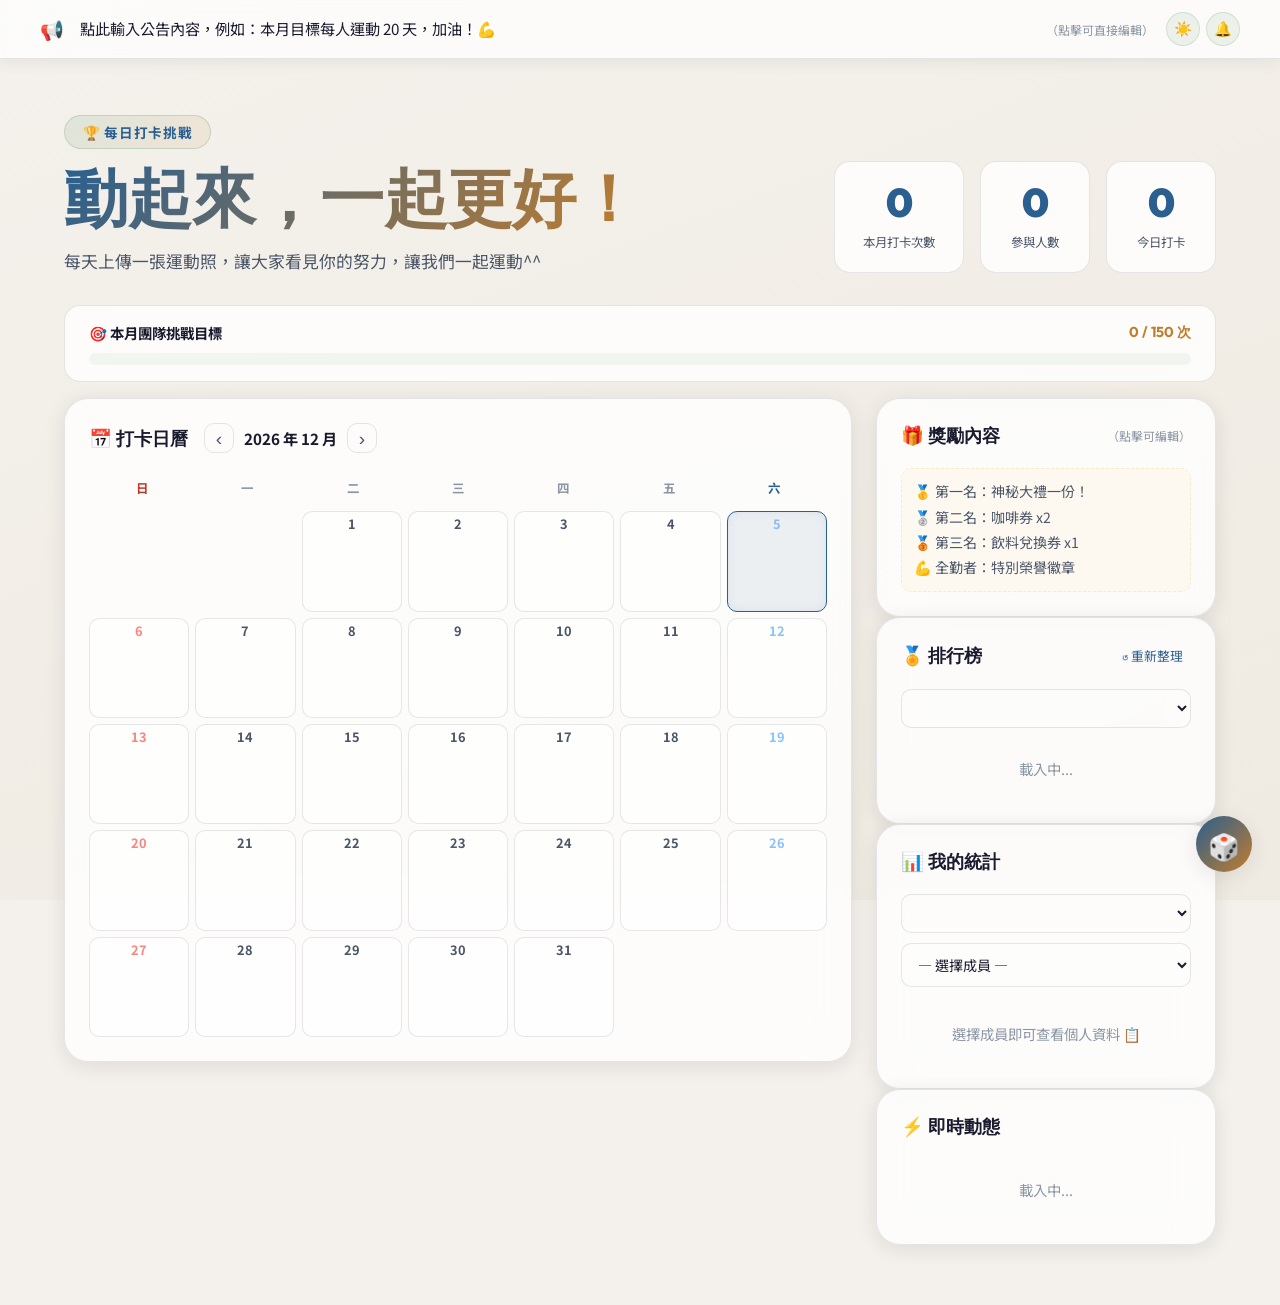
==== index.html @ 78a39013 "feat: completely remove buggy third-party dom-to-image libs and implement native Canvas 2D card gene" ====
<!DOCTYPE html>
<html lang="zh-TW">

<head>
  <meta charset="UTF-8" />
  <meta name="viewport" content="width=device-width, initial-scale=1.0" />
  <title>運動打卡日曆 | Fitness Challenge</title>
  <meta name="description" content="一個讓大家每天上傳運動照片、互相督促的打卡日曆平台。" />
  <link rel="manifest" href="manifest.json" />
  <meta name="theme-color" content="#101612" />
  <link rel="preconnect" href="https://fonts.googleapis.com" />
  <link rel="preconnect" href="https://fonts.gstatic.com" crossorigin />
  <link
    href="https://fonts.googleapis.com/css2?family=Noto+Sans+TC:wght@400;500;700;900&family=Outfit:wght@400;600;700;900&family=Klee+One:wght@400;600&display=swap"
    rel="stylesheet" />
  <link rel="stylesheet" href="style.css" />
</head>

<body>

  <!-- ===== ANNOUNCEMENT BANNER ===== -->
  <header class="announcement-bar" id="announcementBar">
    <div class="announcement-inner">
      <span class="announcement-icon">📢</span>
      <p class="announcement-text" id="announcementText" contenteditable="true" spellcheck="false">
        點此輸入公告內容，例如：本月目標每人運動 20 天，加油！💪
      </p>
      <span class="announcement-edit-hint">（點擊可直接編輯）</span>
      <div class="toolbar-btns">
        <button class="icon-btn" id="themeToggle" title="切換深/淺色模式">🌙</button>
        <button class="icon-btn" id="reminderBtn" title="設定打卡提醒">🔔</button>
      </div>
    </div>
  </header>

  <!-- ===== HERO SECTION ===== -->
  <section class="hero">
    <div class="hero-content">
      <div class="hero-badge">🏆 每日打卡挑戰</div>
      <h1>動起來，一起更好！</h1>
      <p>每天上傳一張運動照，讓大家看見你的努力，讓我們一起運動^^ </p>
    </div>
    <div class="hero-stats" id="heroStats">
      <div class="stat-card">
        <span class="stat-number" id="totalCheckins">0</span>
        <span class="stat-label">本月打卡次數</span>
      </div>
      <div class="stat-card">
        <span class="stat-number" id="totalMembers">0</span>
        <span class="stat-label">參與人數</span>
      </div>
      <div class="stat-card">
        <span class="stat-number" id="todayCheckins">0</span>
        <span class="stat-label">今日打卡</span>
      </div>
    </div>
  </section>

  <!-- ===== 🎯 TEAM GOAL PROGRESS ===== -->
  <section class="team-goal-section" id="teamGoalSection">
    <div class="team-goal-inner">
      <div class="team-goal-header">
        <span>🎯 本月團隊挑戰目標</span>
        <span class="team-goal-controls">
          <span class="team-goal-label" id="teamGoalLabel">0 / 150 次</span>
        </span>
      </div>
      <div class="team-goal-bar">
        <div class="team-goal-fill" id="teamGoalFill" style="width:0%"></div>
      </div>
    </div>
  </section>

  <!-- ===== MAIN LAYOUT ===== -->
  <main class="main-layout">

    <!-- === CALENDAR === -->
    <section class="calendar-section card">
      <div class="section-header">
        <div class="section-title-group">
          <h2 class="section-title">📅 打卡日曆</h2>
          <div class="month-nav">
            <button id="prevMonth" class="nav-btn" aria-label="上一個月">&#8249;</button>
            <span id="currentMonthLabel" class="month-label"></span>
            <button id="nextMonth" class="nav-btn" aria-label="下一個月">&#8250;</button>
          </div>
        </div>
      </div>
      <div class="calendar-grid-header">
        <span>日</span><span>一</span><span>二</span><span>三</span>
        <span>四</span><span>五</span><span>六</span>
      </div>
      <div class="calendar-grid" id="calendarGrid"></div>
    </section>

    <!-- === SIDE PANEL === -->
    <aside class="side-panel">

      <!-- ★ Rewards Box -->
      <section class="rewards-section card">
        <div class="section-header">
          <h2 class="section-title">🎁 獎勵內容</h2>
          <span class="announcement-edit-hint">（點擊可編輯）</span>
        </div>
        <div class="rewards-body" id="rewardsBody" contenteditable="true" spellcheck="false">
          🥇 第一名：神秘大禮一份！<br>
          🥈 第二名：咖啡券 x2<br>
          🥉 第三名：飲料兌換券 x1<br>
          💪 全勤者：特別榮譽徽章
        </div>
      </section>

      <!-- Leaderboard -->
      <section class="leaderboard-section card">
        <div class="section-header">
          <h2 class="section-title">🏅 排行榜</h2>
          <span class="refresh-hint" id="refreshBtn">↺ 重新整理</span>
        </div>
        <div class="month-selector-row">
          <select id="leaderboardMonthSelect" class="month-select"></select>
        </div>
        <ol class="leaderboard-list" id="leaderboardList">
          <li class="leaderboard-placeholder">載入中...</li>
        </ol>
      </section>

      <!-- ★ Personal Stats -->
      <section class="personal-stats-section card" id="personalStatsSection">
        <div class="section-header">
          <h2 class="section-title">📊 我的統計</h2>
        </div>
        <div class="month-selector-row">
          <select id="statsMonthSelect" class="month-select"></select>
        </div>
        <div class="personal-stats-lookup">
          <select id="statsNameSelect">
            <option value="">— 選擇成員 —</option>
          </select>
        </div>
        <div class="personal-stats-body" id="personalStatsBody">
          <p class="activity-placeholder">選擇成員即可查看個人資料 📋</p>
        </div>
      </section>

      <!-- Activity Feed -->
      <section class="activity-section card">
        <div class="section-header">
          <h2 class="section-title">⚡ 即時動態</h2>
        </div>
        <ul class="activity-feed" id="activityFeed">
          <li class="activity-placeholder">載入中...</li>
        </ul>
      </section>



    </aside>
  </main>

  <!-- ===== DAY DETAIL PANEL ===== -->
  <div class="day-detail-overlay" id="dayDetailOverlay">
    <div class="day-detail-panel">
      <button class="modal-close" id="dayDetailClose">✕</button>
      <h3 class="day-detail-title" id="dayDetailTitle">3 月 12 日</h3>
      <div class="day-detail-list" id="dayDetailList">
        <!-- populated by JS -->
      </div>
      <button class="btn-primary day-detail-checkin-btn" id="dayDetailCheckinBtn">💪 我也來打卡！</button>
    </div>
  </div>

  <!-- ===== 🎲 RANDOM EXERCISE MODAL ===== -->
  <div class="random-exercise-fab" id="randomExerciseFab" title="🎲 隨機推薦今日運動">🎲</div>
  <div class="random-exercise-popup" id="randomExercisePopup">
    <div class="random-exercise-card">
      <button class="modal-close" id="randomExerciseClose">✕</button>
      <div class="random-exercise-icon" id="randomExerciseIcon">🏃</div>
      <h3 id="randomExerciseTitle">跑步 20 分鐘</h3>
      <p id="randomExerciseDesc">到附近公園跑個兩圈，讓心跳加速一下！</p>
      <button class="btn-primary" id="randomExerciseReroll">🎲 再抽一個</button>
    </div>
  </div>

  <!-- ===== UPLOAD MODAL ===== -->
  <div class="modal-overlay" id="modalOverlay">
    <div class="modal" id="uploadModal" role="dialog" aria-modal="true" aria-labelledby="modalTitle">
      <button class="modal-close" id="modalClose" aria-label="關閉">✕</button>
      <div class="modal-header">
        <div class="modal-icon">💪</div>
        <h3 id="modalTitle">運動打卡！</h3>
        <p id="modalDateLabel" class="modal-date"></p>
      </div>

      <div class="form-group">
        <label for="userName">你的名字</label>
        <input type="text" id="userName" placeholder="例如：小明" maxlength="10" />
      </div>

      <div class="form-group">
        <label for="exerciseDesc">運動描述 (選填)</label>
        <input type="text" id="exerciseDesc" placeholder="例如：跑步 30 分鐘" maxlength="30" />
      </div>

      <div class="form-group">
        <label>上傳運動照片</label>
        <div class="upload-area" id="uploadArea">
          <input type="file" id="photoInput" accept="image/*" />
          <div class="upload-placeholder" id="uploadPlaceholder">
            <span class="upload-icon">📸</span>
            <span>點擊或拖曳上傳照片</span>
          </div>
          <img class="upload-preview" id="uploadPreview" alt="預覽圖" />
        </div>
      </div>

      <button class="btn-primary" id="submitBtn">
        <span id="submitText">✓ 送出打卡</span>
        <span id="submitSpinner" class="spinner hidden"></span>
      </button>

      <p class="modal-footer-note" id="modalResult"></p>
    </div>
  </div>

  <!-- ===== LIGHTBOX ===== -->
  <div class="lightbox" id="lightbox">
    <button class="lightbox-close" id="lightboxClose">✕</button>
    <img class="lightbox-img" id="lightboxImg" alt="放大圖片" />
  </div>

  <!-- ===== SHARE MODAL ===== -->
  <div class="modal-overlay" id="shareOutModal">
    <div class="modal share-dialog">
      <button class="modal-close" id="shareClose" aria-label="關閉">✕</button>
      <div class="modal-header">
        <h3 style="margin-bottom:12px;">🎉 恭喜完成今日打卡！</h3>
        <p style="font-size:0.9rem; color:var(--text-secondary); margin-bottom:16px;" id="shareInstructions">
          點擊下方按鈕，製作專屬的運動紀念卡片！
        </p>
      </div>

      <!-- 這個區域會被 html2canvas 截圖，外觀像信封/明信片 -->
      <div class="envelope-card-container" id="shareCardWrap">
        <div class="envelope-card" id="shareCardBox">
          <div class="envelope-stamp"></div>
          <div class="envelope-content">
            <h4 class="envelope-greeting">今天你很棒！</h4>
            <div class="envelope-message">
              <span id="shareName">Name</span> 運動了：<br/>
              <span id="shareDesc"></span>
            </div>
            <img class="envelope-img hidden" id="shareImg" alt="打卡照片" />
            <div class="envelope-footer">
              <span id="shareDate">2026-03-12</span>
              <span>運動打卡日曆</span>
            </div>
          </div>
        </div>
      </div>

      <!-- 產生的預覽圖 (在手機上讓使用者可以長按) -->
      <img id="sharePreviewImg" alt="預覽分享圖" class="share-preview-img" style="display: none;" />

      <!-- 生成前的按鈕 -->
      <button class="btn-primary" id="btnGenerateCard" style="width: 100%; margin-top: 10px;">
        ✨ 產生專屬卡片
      </button>

      <!-- 生成後的分享按鈕 -->
      <div class="share-actions hidden" id="shareActionsGroup">
        <button class="btn-primary share-btn db-dl" id="btnDownloadImage">
          ⬇️ 下載圖片
        </button>
        <button class="btn-primary share-btn line-btn" id="btnShareLine">
          💬 分享到 Line
        </button>
      </div>
    </div>
  </div>

  <!-- ===== CONFIG NOTICE ===== -->
  <div class="config-notice" id="configNotice">
    <div class="config-notice-card">
      <h3>⚙️ 尚未設定後端 API</h3>
      <p>請在 <strong>script.js</strong> 最上方填入您的 <strong>Google Apps Script Web App 網址</strong>，才能啟用資料存取功能。</p>
      <button id="configNoticeClose" class="btn-primary">我知道了</button>
    </div>
  </div>

  <script src="script.js"></script>
</body>

</html>
---- style.css ----
/* ---------- CSS Variables — Light Mode (Default) ---------- */
:root {
  --bg-primary: #f4f1ec;            /* Warm Ivory */
  --bg-secondary: #ede9e2;          /* Parchment */
  --bg-card: rgba(255, 255, 255, 0.80);
  --bg-card-hover: rgba(255, 255, 255, 0.97);
  --accent-primary: #2a5f8f;        /* Cinematic Deep Blue */
  --accent-secondary: #c07d2e;      /* Warm Gold */
  --accent-tertiary: #6b7c5e;       /* Sage Green */
  --accent-gold: #e0a736;
  --accent-silver: #8a9aa8;
  --accent-bronze: #b5713a;
  --accent-danger: #c0392b;
  --accent-purple: #5b5ea6;
  --text-primary: #1a1a2e;          /* Deep Ink */
  --text-secondary: #4a5568;        /* Slate */
  --text-muted: #8a96a3;
  --border: rgba(26, 26, 46, 0.10);
  --border-hover: rgba(42, 95, 143, 0.35);
  --shadow: 0 4px 20px rgba(26, 26, 46, 0.10);
  --shadow-glow: 0 0 20px rgba(42, 95, 143, 0.18);
  --shadow-lg: 0 12px 40px rgba(26, 26, 46, 0.16);
  --radius-sm: 10px;
  --radius-md: 16px;
  --radius-lg: 24px;
  --glass: blur(20px);
  --transition: 0.3s cubic-bezier(0.2, 0.8, 0.2, 1);
}

/* ---------- CSS Variables — Dark Mode ---------- */
[data-theme="dark"] {
  --bg-primary: #101612;
  --bg-secondary: #1a241c;
  --bg-card: rgba(26, 36, 28, 0.7);
  --bg-card-hover: rgba(34, 46, 36, 0.9);
  --accent-primary: #8db596;
  --accent-secondary: #dca76a;
  --accent-tertiary: #c4b09b;
  --accent-gold: #ebb15b;
  --accent-silver: #c9cecc;
  --accent-bronze: #cd8a62;
  --accent-danger: #e27676;
  --accent-purple: #9bb0c4;
  --text-primary: #f2f5f3;
  --text-secondary: #a3b3a8;
  --text-muted: #647368;
  --border: rgba(141, 181, 150, 0.15);
  --border-hover: rgba(141, 181, 150, 0.4);
  --shadow: 0 8px 24px rgba(0, 0, 0, 0.4);
  --shadow-glow: 0 0 15px rgba(141, 181, 150, 0.2);
  --shadow-lg: 0 16px 48px rgba(0, 0, 0, 0.6);
}

/* ---------- Reset & Base ---------- */
*, *::before, *::after { box-sizing: border-box; margin: 0; padding: 0; }
html { scroll-behavior: smooth; }

body {
  font-family: 'Noto Sans TC', 'Outfit', sans-serif;
  background-color: var(--bg-primary);
  background-image: 
    linear-gradient(160deg, rgba(244, 241, 236, 0.0) 0%, rgba(235, 228, 215, 0.5) 100%);
  background-size: cover;
  background-position: center;
  background-attachment: fixed;
  color: var(--text-primary);
  min-height: 100vh;
  overflow-x: hidden;
}

[data-theme="dark"] body {
  background-image:
    linear-gradient(to bottom, rgba(16, 22, 18, 0.6), rgba(16, 22, 18, 0.9)),
    url('bg.png');
}

/* ---------- Announcement Bar ---------- */
.announcement-bar {
  background: rgba(255, 255, 255, 0.75);
  border-bottom: 1px solid var(--border);
  box-shadow: 0 2px 16px rgba(26, 26, 46, 0.07);
  padding: 12px 24px;
  position: sticky;
  top: 0;
  z-index: 100;
  backdrop-filter: var(--glass);
}

[data-theme="dark"] .announcement-bar {
  background: rgba(18, 19, 28, 0.7);
  border-bottom: 1px solid rgba(255, 0, 85, 0.3);
  box-shadow: 0 2px 20px rgba(255, 0, 85, 0.15);
}

.announcement-inner {
  max-width: 1200px;
  margin: 0 auto;
  display: flex;
  align-items: center;
  gap: 12px;
}

.announcement-icon { font-size: 1.2rem; flex-shrink: 0; }

.announcement-text {
  flex: 1;
  color: var(--text-primary);
  font-size: 0.95rem;
  line-height: 1.5;
  outline: none;
  border-bottom: 1px dashed transparent;
  padding: 2px 4px;
  border-radius: 4px;
  transition: var(--transition);
  cursor: text;
}

.announcement-text:focus {
  border-bottom-color: var(--accent-primary);
  background: rgba(88, 166, 255, 0.05);
}

.announcement-edit-hint {
  font-size: 0.75rem;
  color: var(--text-muted);
  white-space: nowrap;
  flex-shrink: 0;
}

/* ---------- Hero ---------- */
.hero {
  max-width: 1200px;
  margin: 0 auto;
  padding: 56px 24px 32px;
  display: flex;
  align-items: flex-end;
  justify-content: space-between;
  gap: 32px;
  flex-wrap: wrap;
}

/* =====================================================================
   Envelope Share Card (分享打卡卡片)
   ===================================================================== */
.share-dialog {
  max-width: 400px;
  background: var(--bg-card);
}

.envelope-card-container {
  background: var(--bg-card);
  padding: 10px;
  border-radius: var(--radius-sm);
  margin-bottom: 20px;
}

.envelope-card {
  position: relative;
  background-color: #fdfaf3; /* Light cream paper color */
  border-radius: 4px;
  padding: 24px 20px;
  box-shadow: 0 4px 15px rgba(0, 0, 0, 0.08);
  font-family: 'Klee One', 'Noto Sans TC', sans-serif;
  color: #333;
  text-align: center;
  overflow: hidden;
  border-top: 6px dashed #cc4242; /* Soft red ink dashed border for airmail feel */
  /* 強制固定寬度，避免手機版螢幕過窄造成壓縮或排版亂掉 */
  width: 320px;
  box-sizing: border-box;
  margin: 0 auto;
}

.envelope-greeting {
  font-size: 1.5rem;
  font-weight: 600;
  margin-bottom: 16px;
  color: #cc4242; /* Soft red ink */
  letter-spacing: 0.05em;
}

.envelope-message {
  font-size: 1.15rem;
  line-height: 1.6;
  margin-bottom: 20px;
  text-align: left;
  padding: 0 10px;
}
.envelope-message span {
  font-weight: 600;
}

.envelope-img {
  width: 100%;
  height: 200px; /* 固定高度，讓卡片比例一致 */
  object-fit: cover; /* 改用 cover，避免照片壓縮或產生大面積留白 */
  border-radius: 4px;
  margin-bottom: 16px;
  border: 4px solid #fff;
  /* 移除 box-shadow，以迴避 iOS Safari 的 html-to-image 渲染層消失 Bug */
  background-color: #eee;
}

.envelope-footer {
  display: flex;
  justify-content: space-between;
  font-size: 0.85rem;
  color: #777;
  border-top: 1px dashed #d1c8b4;
  padding-top: 12px;
  margin-top: 8px;
}

/* 預覽圖鎖定高度與寬度，避免手機版撐破版面 */
.share-preview-img {
  width: 100%;
  max-height: 55vh;
  object-fit: contain;
  margin-bottom: 20px;
  border-radius: 8px;
  box-shadow: var(--shadow);
}

.share-actions {
  display: grid;
  grid-template-columns: 1fr 1fr;
  gap: 12px;
}

.share-btn {
  font-size: 0.9rem;
  padding: 12px;
}
.share-btn.line-btn {
  background: linear-gradient(135deg, #00B900, #009900);
  color: white;
}
.share-btn.line-btn:hover {
  box-shadow: 0 4px 15px rgba(0, 185, 0, 0.3);
}

.hero-badge {
  display: inline-block;
  background: linear-gradient(135deg, rgba(141,181,150,0.2), rgba(220,167,106,0.15));
  border: 1px solid rgba(141, 181, 150, 0.4);
  border-radius: 100px;
  padding: 6px 18px;
  font-size: 0.85rem;
  color: var(--accent-primary);
  font-weight: 700;
  margin-bottom: 14px;
  letter-spacing: 0.05em;
}

.hero-content h1 {
  font-family: 'Outfit', sans-serif;
  font-size: clamp(2.5rem, 6vw, 4rem);
  font-weight: 900;
  background: linear-gradient(135deg, var(--accent-primary), var(--accent-secondary));
  -webkit-background-clip: text;
  -webkit-text-fill-color: transparent;
  background-clip: text;
  line-height: 1.1;
  margin-bottom: 16px;
}

.hero-content p {
  font-size: 1.05rem;
  color: var(--text-secondary);
  max-width: 480px;
}

.hero-stats {
  display: flex;
  gap: 16px;
  flex-wrap: wrap;
}

.stat-card {
  background: var(--bg-card);
  border: 1px solid var(--border);
  border-radius: var(--radius-md);
  padding: 20px 28px;
  text-align: center;
  backdrop-filter: var(--glass);
  min-width: 110px;
  transition: var(--transition);
}

.stat-card:hover {
  border-color: var(--border-hover);
  transform: translateY(-4px);
  box-shadow: var(--shadow-glow);
  background: var(--bg-card-hover);
}

.stat-number {
  display: block;
  font-family: 'Outfit', sans-serif;
  font-size: 2.5rem;
  font-weight: 900;
  color: var(--accent-primary);
  line-height: 1;
  margin-bottom: 6px;
}

.stat-label {
  font-size: 0.78rem;
  color: var(--text-secondary);
  white-space: nowrap;
}

/* ---------- Main Layout ---------- */
.main-layout {
  max-width: 1200px;
  margin: 0 auto;
  padding: 0 24px 60px;
  display: grid;
  grid-template-columns: 1fr 340px;
  gap: 24px;
  align-items: start;
}
.main-layout > .side-panel {
  grid-column: 2;
  grid-row: 1 / -1;
}
.photo-wall-inline {
  margin-top: -8px;
}

@media (max-width: 900px) {
  .main-layout {
    grid-template-columns: 1fr;
  }
  .main-layout > .side-panel {
    grid-column: 1;
    grid-row: auto;
  }
  .side-panel {
    display: grid;
    grid-template-columns: 1fr 1fr;
    gap: 16px;
  }
}

@media (max-width: 600px) {
  body { font-size: 14px; }

  .announcement-bar { padding: 8px 12px; }
  .announcement-inner { gap: 8px; }
  .announcement-text { font-size: 0.78rem; }
  .announcement-edit-hint { display: none; }

  .hero {
    padding: 24px 16px 16px;
    flex-direction: column;
    align-items: flex-start;
    gap: 12px;
  }
  .hero h1 { font-size: 1.5rem; }
  .hero-stats { gap: 8px; width: 100%; }
  .stat-card { padding: 12px 8px; }
  .stat-number { font-size: 1.6rem; }

  .team-goal-section { padding: 0 12px 12px; }
  .team-goal-header { flex-direction: column; gap: 6px; align-items: flex-start; }

  .main-layout { padding: 0 12px 40px; gap: 12px; }

  .side-panel { grid-template-columns: 1fr; gap: 12px; }

  .card { padding: 16px; border-radius: var(--radius-md); }

  /* Calendar mobile */
  .section-title-group { flex-direction: column; align-items: flex-start; gap: 6px; }
  .cal-day { min-height: 52px; padding: 4px 2px; }
  .day-num { font-size: 0.72rem; }
  .day-name-tag { font-size: 0.55rem; padding: 1px 4px; }

  /* Day detail panel */
  .day-detail-panel { padding: 20px 16px 16px; }
  .day-detail-item { padding: 8px; gap: 8px; }

  /* Random exercise FAB */
  .random-exercise-fab { bottom: 16px; right: 16px; width: 48px; height: 48px; font-size: 1.3rem; }
  .random-exercise-card { padding: 28px 20px; }

  /* Activity feed */
  .activity-item { gap: 8px; }
  .activity-avatar { width: 28px; height: 28px; font-size: 0.65rem; }

  /* Chat */
  .chat-messages { max-height: 200px; }

  /* Leaderboard */
  .leaderboard-item { padding: 8px 10px; }
}

/* ---------- Card ---------- */
.card {
  background: var(--bg-card);
  border: 1px solid var(--border);
  border-radius: var(--radius-lg);
  padding: 24px;
  backdrop-filter: var(--glass);
  box-shadow: var(--shadow);
  transition: var(--transition);
}

.section-header {
  display: flex;
  align-items: center;
  justify-content: space-between;
  margin-bottom: 20px;
  gap: 12px;
}

.section-title-group {
  display: flex;
  align-items: center;
  gap: 16px;
}

.section-title {
  font-family: 'Outfit', sans-serif;
  font-size: 1.15rem;
  font-weight: 700;
  color: var(--text-primary);
}

.refresh-hint {
  font-size: 0.8rem;
  color: var(--accent-primary);
  cursor: pointer;
  padding: 4px 8px;
  border-radius: var(--radius-sm);
  transition: var(--transition);
}
.refresh-hint:hover { background: rgba(88, 166, 255, 0.1); }

/* ---------- Calendar ---------- */
.month-nav {
  display: flex;
  align-items: center;
  gap: 10px;
}

.nav-btn {
  background: transparent;
  border: 1px solid var(--border);
  color: var(--text-secondary);
  width: 30px;
  height: 30px;
  border-radius: var(--radius-sm);
  cursor: pointer;
  font-size: 1.2rem;
  line-height: 1;
  display: grid;
  place-items: center;
  transition: var(--transition);
}
.nav-btn:hover { border-color: var(--accent-primary); color: var(--accent-primary); }

.month-label {
  font-size: 0.95rem;
  font-weight: 700;
  color: var(--text-primary);
  min-width: 90px;
  text-align: center;
}

.calendar-grid-header {
  display: grid;
  grid-template-columns: repeat(7, 1fr);
  margin-bottom: 8px;
}
.calendar-grid-header span {
  text-align: center;
  font-size: 0.78rem;
  font-weight: 700;
  color: var(--text-muted);
  padding: 6px 0;
}
.calendar-grid-header span:first-child { color: var(--accent-danger); }
.calendar-grid-header span:last-child  { color: var(--accent-primary); }

.calendar-grid {
  display: grid;
  grid-template-columns: repeat(7, 1fr);
  gap: 6px;
}

.cal-day {
  aspect-ratio: 1;
  border-radius: var(--radius-sm);
  background: rgba(255,255,255,0.6);
  border: 1px solid var(--border);
  display: flex;
  flex-direction: column;
  align-items: center;
  padding: 6px 4px;
  cursor: pointer;
  transition: var(--transition);
  min-height: 70px;
  position: relative;
  overflow: hidden;
}

[data-theme="dark"] .cal-day {
  background: rgba(255,255,255,0.02);
  border: 1px solid rgba(255,255,255,0.05);
}

.cal-day:hover {
  background: rgba(42, 95, 143, 0.07);
  border-color: rgba(42, 95, 143, 0.35);
  transform: scale(1.04);
  z-index: 2;
  box-shadow: 0 4px 16px rgba(42, 95, 143, 0.12);
}

[data-theme="dark"] .cal-day:hover {
  background: rgba(0, 240, 255, 0.08);
  border-color: rgba(0, 240, 255, 0.4);
}

.cal-day.today {
  border-color: var(--accent-primary) !important;
  background: rgba(42, 95, 143, 0.08);
  box-shadow: inset 0 0 10px rgba(42, 95, 143, 0.1);
}

[data-theme="dark"] .cal-day.today {
  background: rgba(255, 0, 85, 0.1);
  box-shadow: inset 0 0 10px rgba(255, 0, 85, 0.2);
}

.cal-day.sunday .day-num  { color: rgba(248, 81, 73, 0.7); }
.cal-day.saturday .day-num { color: rgba(88, 166, 255, 0.7); }
.cal-day.empty { cursor: default; background: transparent; border-color: transparent; }
.cal-day.empty:hover { transform: none; background: transparent; }

.day-num {
  font-size: 0.8rem;
  font-weight: 700;
  color: var(--text-secondary);
  line-height: 1;
}

.day-avatars {
  display: flex;
  flex-direction: column;
  gap: 2px;
  margin-top: 3px;
  width: 100%;
}

.day-name-tag {
  width: 100%;
  background: hsla(var(--tag-hue, 210), 72%, 44%, 0.15);
  border: 1.5px solid hsla(var(--tag-hue, 210), 72%, 38%, 0.55);
  color: hsl(var(--tag-hue, 210), 80%, 28%);
  font-size: 0.6rem;
  font-weight: 800;
  border-radius: 3px;
  padding: 1px 3px;
  text-align: center;
  white-space: nowrap;
  overflow: hidden;
  text-overflow: ellipsis;
  line-height: 1.4;
}

[data-theme="dark"] .day-name-tag {
  background: hsla(var(--tag-hue, 210), 70%, 50%, 0.18);
  border: 1px solid hsla(var(--tag-hue, 210), 70%, 60%, 0.4);
  color: hsl(var(--tag-hue, 210), 80%, 75%);
}

.day-name-more {
  background: rgba(255, 255, 255, 0.06);
  border-color: var(--border);
  color: var(--text-muted);
}


/* ---------- Leaderboard ---------- */
.leaderboard-list { list-style: none; }

.leaderboard-item {
  display: flex;
  align-items: center;
  gap: 12px;
  padding: 12px 0;
  border-bottom: 1px solid var(--border);
  transition: var(--transition);
}
.leaderboard-item:last-child { border-bottom: none; }
.leaderboard-item:hover { padding-left: 4px; }

.rank-badge {
  width: 30px;
  height: 30px;
  border-radius: 50%;
  display: grid;
  place-items: center;
  font-size: 0.9rem;
  font-weight: 900;
  flex-shrink: 0;
}
.rank-1 { background: linear-gradient(135deg, #ffcf33, #ffaa00); color: #000; box-shadow: 0 0 10px rgba(255, 207, 51, 0.4); }
.rank-2 { background: linear-gradient(135deg, #d4d4dc, #a0aab4); color: #000; }
.rank-3 { background: linear-gradient(135deg, #e07a5f, #c05c45); color: #fff; }
.rank-n { background: rgba(255,255,255,0.06); color: var(--text-secondary); font-size: 0.75rem; border: 1px solid rgba(255,255,255,0.1); }

.rank-name {
  flex: 1;
  font-size: 0.95rem;
  font-weight: 600;
  color: var(--text-primary);
}

.rank-count {
  font-family: 'Outfit', sans-serif;
  font-size: 1.2rem;
  font-weight: 900;
  color: var(--accent-secondary);
}

.rank-unit { font-size: 0.72rem; color: var(--text-secondary); margin-left: 2px; }

.leaderboard-placeholder,
.activity-placeholder {
  text-align: center;
  padding: 20px;
  color: var(--text-muted);
  font-size: 0.9rem;
}

/* ---------- Activity Feed ---------- */
.activity-feed { list-style: none; max-height: 360px; overflow-y: auto; }
.activity-feed::-webkit-scrollbar { width: 4px; }
.activity-feed::-webkit-scrollbar-track { background: transparent; }
.activity-feed::-webkit-scrollbar-thumb { background: var(--border); border-radius: 4px; }

.activity-item {
  display: flex;
  gap: 12px;
  padding: 14px 0;
  border-bottom: 1px solid var(--border);
  animation: slideIn 0.4s ease;
}
.activity-item:last-child { border-bottom: none; }

@keyframes slideIn {
  from { opacity: 0; transform: translateX(-12px); }
  to   { opacity: 1; transform: translateX(0); }
}

.activity-avatar {
  width: 36px;
  height: 36px;
  border-radius: 50%;
  background: linear-gradient(135deg, var(--accent-primary), var(--accent-secondary));
  display: grid;
  place-items: center;
  font-size: 0.7rem;
  font-weight: 900;
  color: #101612;
  flex-shrink: 0;
}

.activity-content { flex: 1; }

.activity-text {
  font-size: 0.88rem;
  color: var(--text-primary);
  line-height: 1.4;
}
.activity-text strong { color: var(--accent-secondary); }
.activity-plus { color: var(--accent-secondary); font-weight: 900; }

.activity-time {
  font-size: 0.72rem;
  color: var(--text-muted);
  margin-top: 2px;
}

.activity-thumb {
  width: 48px;
  height: 48px;
  border-radius: var(--radius-sm);
  object-fit: cover;
  flex-shrink: 0;
  border: 1px solid var(--border);
  cursor: pointer;
  transition: var(--transition);
}
.activity-thumb:hover { border-color: var(--accent-primary); transform: scale(1.05); }

/* ---------- Modal ---------- */
.modal-overlay {
  position: fixed;
  inset: 0;
  background: rgba(0, 0, 0, 0.75);
  backdrop-filter: var(--glass);
  z-index: 500;
  display: none;
  place-items: center;
  padding: 20px;
}
.modal-overlay.open { display: grid; }

.modal {
  background: var(--bg-secondary);
  border: 1px solid var(--border);
  border-radius: var(--radius-lg);
  padding: 32px;
  width: 100%;
  max-width: 440px;
  position: relative;
  box-shadow: var(--shadow-lg);
  animation: modalIn 0.3s cubic-bezier(0.34, 1.56, 0.64, 1);
}

@keyframes modalIn {
  from { opacity: 0; transform: scale(0.88) translateY(20px); }
  to   { opacity: 1; transform: scale(1) translateY(0); }
}

.modal-close {
  position: absolute;
  top: 16px;
  right: 16px;
  background: rgba(255,255,255,0.06);
  border: none;
  color: var(--text-secondary);
  width: 32px;
  height: 32px;
  border-radius: 50%;
  cursor: pointer;
  font-size: 0.9rem;
  display: grid;
  place-items: center;
  transition: var(--transition);
}
.modal-close:hover { background: rgba(248, 81, 73, 0.15); color: var(--accent-danger); }

.modal-header { text-align: center; margin-bottom: 24px; }
.modal-icon { font-size: 2.5rem; margin-bottom: 8px; }
.modal-header h3 { font-size: 1.4rem; font-weight: 900; color: var(--text-primary); }
.modal-date { font-size: 0.9rem; color: var(--text-secondary); margin-top: 4px; }

.form-group { margin-bottom: 18px; }
.form-group label {
  display: block;
  font-size: 0.82rem;
  font-weight: 700;
  color: var(--text-secondary);
  margin-bottom: 8px;
  letter-spacing: 0.03em;
  text-transform: uppercase;
}

.form-group input[type="text"] {
  width: 100%;
  background: rgba(255,255,255,0.05);
  border: 1px solid var(--border);
  border-radius: var(--radius-sm);
  padding: 11px 14px;
  color: var(--text-primary);
  font-size: 0.95rem;
  font-family: inherit;
  outline: none;
  transition: var(--transition);
}
.form-group input[type="text"]:focus {
  border-color: var(--accent-primary);
  background: rgba(88, 166, 255, 0.05);
  box-shadow: 0 0 0 3px rgba(88, 166, 255, 0.12);
}

.upload-area {
  border: 2px dashed var(--border);
  border-radius: var(--radius-md);
  position: relative;
  min-height: 130px;
  display: grid;
  place-items: center;
  overflow: hidden;
  cursor: pointer;
  transition: var(--transition);
}
.upload-area:hover { border-color: var(--accent-primary); background: rgba(88,166,255,0.04); }
.upload-area input[type="file"] {
  position: absolute;
  inset: 0;
  opacity: 0;
  cursor: pointer;
  width: 100%;
  height: 100%;
}

.upload-placeholder {
  display: flex;
  flex-direction: column;
  align-items: center;
  gap: 8px;
  pointer-events: none;
}
.upload-icon { font-size: 2rem; }
.upload-placeholder span:last-child { font-size: 0.85rem; color: var(--text-muted); }

.upload-preview {
  display: none;
  width: 100%;
  height: 180px;
  object-fit: cover;
  border-radius: var(--radius-sm);
}
.upload-preview.visible { display: block; }

.btn-primary {
  width: 100%;
  padding: 13px;
  background: linear-gradient(135deg, var(--accent-primary), var(--accent-secondary));
  border: none;
  border-radius: var(--radius-md);
  color: #101612;
  font-size: 1rem;
  font-weight: 700;
  font-family: inherit;
  cursor: pointer;
  transition: var(--transition);
  display: flex;
  align-items: center;
  justify-content: center;
  gap: 8px;
  margin-top: 8px;
  box-shadow: 0 4px 15px rgba(141, 181, 150, 0.2);
}
.btn-primary:hover { filter: brightness(1.1); transform: translateY(-2px); box-shadow: 0 6px 20px rgba(141, 181, 150, 0.35); }
.btn-primary:active { transform: translateY(0); }
.btn-primary:disabled { opacity: 0.5; cursor: not-allowed; transform: none; }

.modal-footer-note {
  text-align: center;
  font-size: 0.82rem;
  color: var(--text-secondary);
  margin-top: 12px;
  min-height: 20px;
}

/* ---------- Spinner ---------- */
.spinner {
  width: 18px;
  height: 18px;
  border: 2px solid rgba(255,255,255,0.3);
  border-top-color: #fff;
  border-radius: 50%;
  animation: spin 0.7s linear infinite;
  display: inline-block;
}
.hidden { display: none !important; }

@keyframes spin { to { transform: rotate(360deg); } }

/* ---------- Lightbox ---------- */
.lightbox {
  display: none;
  position: fixed;
  inset: 0;
  background: rgba(0,0,0,0.9);
  z-index: 900;
  place-items: center;
  backdrop-filter: blur(8px);
}
.lightbox.open { display: grid; }
.lightbox-img {
  max-width: 90vw;
  max-height: 88vh;
  border-radius: var(--radius-md);
  box-shadow: var(--shadow-lg);
  object-fit: contain;
}
.lightbox-close {
  position: fixed;
  top: 20px;
  right: 24px;
  background: rgba(255,255,255,0.1);
  border: none;
  color: #fff;
  width: 40px;
  height: 40px;
  border-radius: 50%;
  cursor: pointer;
  font-size: 1.1rem;
  display: grid;
  place-items: center;
  transition: var(--transition);
}
.lightbox-close:hover { background: var(--accent-danger); }

/* ---------- Config Notice ---------- */
.config-notice {
  display: none;
  position: fixed;
  inset: 0;
  background: rgba(0,0,0,0.8);
  z-index: 800;
  place-items: center;
  backdrop-filter: blur(6px);
}
.config-notice.open { display: grid; }
.config-notice-card {
  background: var(--bg-secondary);
  border: 1px solid rgba(240, 180, 41, 0.4);
  border-radius: var(--radius-lg);
  padding: 32px;
  max-width: 420px;
  width: 90%;
  text-align: center;
  box-shadow: var(--shadow-lg);
}
.config-notice-card h3 { font-size: 1.2rem; margin-bottom: 12px; }
.config-notice-card p { color: var(--text-secondary); font-size: 0.9rem; line-height: 1.6; margin-bottom: 20px; }
.config-notice-card strong { color: var(--accent-gold); }

/* ---------- Rewards Box ---------- */
.rewards-body {
  font-size: 0.88rem;
  color: var(--text-secondary);
  line-height: 1.8;
  outline: none;
  border-radius: var(--radius-sm);
  padding: 10px 12px;
  background: rgba(240, 180, 41, 0.04);
  border: 1px dashed rgba(240, 180, 41, 0.2);
  transition: var(--transition);
  cursor: text;
  min-height: 60px;
}
.rewards-body:focus {
  background: rgba(240, 180, 41, 0.08);
  border-color: rgba(240, 180, 41, 0.5);
  box-shadow: 0 0 0 3px rgba(240, 180, 41, 0.08);
}

/* ---------- Chat Room ---------- */
.chat-online-dot {
  width: 8px;
  height: 8px;
  border-radius: 50%;
  background: var(--accent-secondary);
  box-shadow: 0 0 0 2px rgba(63, 185, 80, 0.3);
  animation: pulse-dot 2s ease infinite;
  flex-shrink: 0;
}

@keyframes pulse-dot {
  0%, 100% { box-shadow: 0 0 0 2px rgba(63, 185, 80, 0.3); }
  50%       { box-shadow: 0 0 0 6px rgba(63, 185, 80, 0.1); }
}

.chat-messages {
  list-style: none;
  max-height: 260px;
  overflow-y: auto;
  display: flex;
  flex-direction: column;
  gap: 10px;
  padding-right: 4px;
  margin-bottom: 14px;
}
.chat-messages::-webkit-scrollbar { width: 4px; }
.chat-messages::-webkit-scrollbar-track { background: transparent; }
.chat-messages::-webkit-scrollbar-thumb { background: var(--border); border-radius: 4px; }

.chat-msg-item {
  display: flex;
  gap: 8px;
  align-items: flex-end;
  animation: slideIn 0.3s ease;
}

.chat-msg-item.self {
  flex-direction: row-reverse;
}

.chat-bubble-wrap {
  display: flex;
  flex-direction: column;
  max-width: 78%;
}

.chat-msg-item.self .chat-bubble-wrap {
  align-items: flex-end;
}

.chat-msg-name {
  font-size: 0.68rem;
  color: var(--text-muted);
  margin-bottom: 3px;
  padding: 0 6px;
}

.chat-bubble {
  background: rgba(255, 255, 255, 0.06);
  border: 1px solid var(--border);
  border-radius: 12px 12px 12px 2px;
  padding: 8px 12px;
  font-size: 0.88rem;
  color: var(--text-primary);
  line-height: 1.4;
  word-break: break-word;
}

.chat-msg-item.self .chat-bubble {
  background: linear-gradient(135deg, rgba(255, 0, 85, 0.2), rgba(255, 170, 0, 0.15));
  border-color: rgba(255, 0, 85, 0.3);
  border-radius: 12px 12px 2px 12px;
  color: #f0f0f5;
  box-shadow: 0 2px 10px rgba(255, 0, 85, 0.1);
}

.chat-msg-time {
  font-size: 0.64rem;
  color: var(--text-muted);
  margin-top: 3px;
  padding: 0 6px;
}

.chat-mini-avatar {
  width: 28px;
  height: 28px;
  border-radius: 50%;
  display: grid;
  place-items: center;
  font-size: 0.65rem;
  font-weight: 900;
  color: #fff;
  flex-shrink: 0;
  margin-bottom: 2px;
}

/* ---------- Music Player ---------- */
.music-section {
  padding-bottom: 24px;
}

/* ---------- Collapsible Panels ---------- */
.collapsible-header {
  cursor: pointer;
  user-select: none;
}
.collapsible-header:hover { opacity: 0.85; }

.collapse-toggle {
  font-size: 0.75rem;
  color: var(--text-muted);
  transition: transform 0.3s ease;
  display: inline-block;
}
.collapsible:not(.collapsed) .collapse-toggle {
  transform: rotate(180deg);
}
.collapsible.collapsed .collapsible-body {
  display: none;
}
.collapsible:not(.collapsed) .collapsible-body {
  display: block;
  animation: collapseOpen 0.3s ease;
}
@keyframes collapseOpen {
  from { opacity: 0; max-height: 0; }
  to { opacity: 1; max-height: 600px; }
}
.music-player-wrap {
  position: relative;
  width: 100%;
  padding-bottom: 56.25%; /* 16:9 比例 */
  border-radius: var(--radius-sm);
  overflow: hidden;
  background: rgba(0,0,0,0.2);
}
.music-player-wrap iframe {
  position: absolute;
  top: 0;
  left: 0;
  width: 100%;
  height: 100%;
  border: 0;
}

/* Chat Input */
.chat-input-area {
  display: flex;
  flex-direction: column;
  gap: 8px;
  border-top: 1px solid var(--border);
  padding-top: 14px;
}

.chat-name-input,
.chat-msg-input {
  background: rgba(255,255,255,0.05);
  border: 1px solid var(--border);
  border-radius: var(--radius-sm);
  padding: 8px 12px;
  color: var(--text-primary);
  font-size: 0.88rem;
  font-family: inherit;
  outline: none;
  transition: var(--transition);
  width: 100%;
}
.chat-name-input { font-size: 0.8rem; }
.chat-name-input:focus,
.chat-msg-input:focus {
  border-color: var(--accent-primary);
  background: rgba(88, 166, 255, 0.05);
}

.chat-msg-row {
  display: flex;
  gap: 8px;
}

.chat-send-btn {
  background: linear-gradient(135deg, var(--accent-primary), var(--accent-secondary));
  border: none;
  border-radius: var(--radius-sm);
  color: #101612;
  width: 40px;
  height: 40px;
  display: grid;
  place-items: center;
  cursor: pointer;
  font-size: 0.9rem;
  flex-shrink: 0;
  transition: var(--transition);
  box-shadow: 0 2px 10px rgba(141, 181, 150, 0.2);
}
.chat-send-btn:hover { filter: brightness(1.1); transform: scale(1.06); box-shadow: 0 4px 15px rgba(141, 181, 150, 0.35); }
.chat-send-btn:disabled { opacity: 0.4; cursor: not-allowed; transform: none; box-shadow: none; }

/* ---------- Toolbar Buttons (Theme + Bell) ---------- */
.toolbar-btns {
  display: flex;
  gap: 6px;
  flex-shrink: 0;
}
.icon-btn {
  background: rgba(141, 181, 150, 0.15);
  border: 1px solid rgba(141, 181, 150, 0.3);
  border-radius: 50%;
  width: 34px;
  height: 34px;
  display: grid;
  place-items: center;
  cursor: pointer;
  font-size: 0.9rem;
  transition: var(--transition);
  color: var(--text-primary);
}
.icon-btn:hover { background: rgba(141, 181, 150, 0.3); transform: scale(1.1); }

/* ---------- Team Goal Progress ---------- */
.team-goal-section {
  max-width: 1200px;
  margin: 0 auto;
  padding: 0 24px 16px;
}
.team-goal-inner {
  background: var(--bg-card);
  border: 1px solid var(--border);
  border-radius: var(--radius-md);
  padding: 16px 24px;
  backdrop-filter: var(--glass);
}
.team-goal-header {
  display: flex;
  justify-content: space-between;
  align-items: center;
  margin-bottom: 10px;
  font-size: 0.9rem;
  font-weight: 700;
  color: var(--text-primary);
}
.team-goal-label {
  color: var(--accent-secondary);
  font-family: 'Outfit', sans-serif;
}
.team-goal-bar {
  width: 100%;
  height: 12px;
  background: rgba(141, 181, 150, 0.1);
  border-radius: 100px;
  overflow: hidden;
}
.team-goal-fill {
  height: 100%;
  background: linear-gradient(90deg, var(--accent-primary), var(--accent-secondary));
  border-radius: 100px;
  transition: width 0.8s ease;
}
.team-goal-controls {
  display: flex;
  align-items: center;
  gap: 6px;
}
.goal-adj-btn {
  width: 26px;
  height: 26px;
  border-radius: 50%;
  border: 1px solid var(--border);
  background: rgba(141, 181, 150, 0.12);
  color: var(--text-primary);
  font-size: 1rem;
  font-weight: 700;
  cursor: pointer;
  display: grid;
  place-items: center;
  transition: var(--transition);
  line-height: 1;
}
.goal-adj-btn:hover {
  background: rgba(141, 181, 150, 0.3);
  transform: scale(1.1);
}

/* ---------- Personal Stats ---------- */
.month-selector-row {
  margin-bottom: 10px;
}
.month-select {
  width: 100%;
  background: rgba(255,255,255,0.05);
  border: 1px solid var(--border);
  border-radius: var(--radius-sm);
  padding: 8px 12px;
  color: var(--text-primary);
  font-size: 0.82rem;
  font-family: inherit;
  outline: none;
  cursor: pointer;
  transition: var(--transition);
  appearance: auto;
}
.month-select:focus { border-color: var(--accent-primary); }
.month-select option { background: var(--bg-secondary); color: var(--text-primary); }

.personal-stats-lookup {
  display: flex;
  gap: 8px;
  margin-bottom: 16px;
}
.personal-stats-lookup select {
  flex: 1;
  background: rgba(255,255,255,0.05);
  border: 1px solid var(--border);
  border-radius: var(--radius-sm);
  padding: 10px 12px;
  color: var(--text-primary);
  font-size: 0.88rem;
  font-family: inherit;
  outline: none;
  cursor: pointer;
  transition: var(--transition);
  width: 100%;
  appearance: auto;
}
.personal-stats-lookup select:focus {
  border-color: var(--accent-primary);
  background: rgba(141, 181, 150, 0.05);
}
.personal-stats-lookup select option {
  background: var(--bg-secondary);
  color: var(--text-primary);
}
.personal-stats-body { min-height: 50px; }

.stats-grid {
  display: grid;
  grid-template-columns: repeat(2, 1fr);
  gap: 10px;
}
.stats-item {
  background: rgba(141, 181, 150, 0.06);
  border: 1px solid rgba(141, 181, 150, 0.15);
  border-radius: var(--radius-sm);
  padding: 12px;
  text-align: center;
}
.stats-value {
  font-family: 'Outfit', sans-serif;
  font-size: 1.8rem;
  font-weight: 900;
  color: var(--accent-primary);
  line-height: 1;
  display: block;
}
.stats-label {
  font-size: 0.72rem;
  color: var(--text-secondary);
  margin-top: 4px;
}
.stats-badges {
  margin-top: 12px;
  display: flex;
  flex-wrap: wrap;
  gap: 6px;
}
.badge-tag {
  display: inline-flex;
  align-items: center;
  gap: 4px;
  background: rgba(220, 167, 106, 0.12);
  border: 1px solid rgba(220, 167, 106, 0.35);
  border-radius: 100px;
  padding: 4px 12px;
  font-size: 0.75rem;
  font-weight: 700;
  color: var(--accent-secondary);
}
.badge-tag.locked {
  background: rgba(100, 115, 104, 0.1);
  border-color: rgba(100, 115, 104, 0.2);
  color: var(--text-muted);
  opacity: 0.5;
}

/* ---------- Photo Wall ---------- */
.photo-wall-section {
  max-width: 1200px;
  margin: 0 auto;
  padding: 0 24px 48px;
}
.photo-wall-inner {
  background: var(--bg-card);
  border: 1px solid var(--border);
  border-radius: var(--radius-lg);
  padding: 24px;
  backdrop-filter: var(--glass);
}
.photo-wall-grid {
  display: grid;
  grid-template-columns: repeat(auto-fill, minmax(140px, 1fr));
  gap: 10px;
}
.photo-wall-item {
  position: relative;
  border-radius: var(--radius-sm);
  overflow: hidden;
  cursor: pointer;
  aspect-ratio: 1;
  transition: var(--transition);
}
.photo-wall-item:hover { transform: scale(1.04); z-index: 2; box-shadow: var(--shadow-glow); }
.photo-wall-item img {
  width: 100%;
  height: 100%;
  object-fit: cover;
  display: block;
}
.photo-wall-item .pw-overlay {
  position: absolute;
  bottom: 0;
  left: 0;
  right: 0;
  background: linear-gradient(transparent, rgba(0,0,0,0.7));
  padding: 8px;
  color: #fff;
  font-size: 0.7rem;
  font-weight: 600;
  opacity: 0;
  transition: var(--transition);
}
.photo-wall-item:hover .pw-overlay { opacity: 1; }

/* ---------- Day Detail Panel ---------- */
.day-detail-overlay {
  display: none;
  position: fixed;
  inset: 0;
  background: rgba(0,0,0,0.65);
  z-index: 500;
  place-items: center;
  backdrop-filter: blur(5px);
}
.day-detail-overlay.open { display: grid; }

.day-detail-panel {
  background: var(--bg-secondary);
  border: 1px solid var(--border);
  border-radius: var(--radius-lg);
  padding: 28px 24px 20px;
  max-width: 420px;
  width: 92%;
  max-height: 80vh;
  overflow-y: auto;
  position: relative;
  box-shadow: var(--shadow-lg);
  animation: modalIn 0.25s cubic-bezier(0.34, 1.56, 0.64, 1);
}
.day-detail-title {
  font-size: 1.1rem;
  font-weight: 900;
  color: var(--text-primary);
  margin-bottom: 16px;
  font-family: 'Outfit', sans-serif;
}
.day-detail-list {
  display: flex;
  flex-direction: column;
  gap: 10px;
  margin-bottom: 16px;
}
.day-detail-item {
  display: flex;
  align-items: center;
  gap: 10px;
  background: rgba(141, 181, 150, 0.06);
  border: 1px solid rgba(141, 181, 150, 0.12);
  border-radius: var(--radius-sm);
  padding: 10px 12px;
}
.day-detail-info {
  flex: 1;
  display: flex;
  flex-direction: column;
  gap: 2px;
  font-size: 0.88rem;
  color: var(--text-primary);
}
.day-detail-info strong { font-weight: 700; }
.day-detail-desc {
  font-size: 0.78rem;
  color: var(--text-secondary);
}
.day-detail-time {
  font-size: 0.72rem;
  color: var(--text-muted);
}
.day-detail-thumb {
  width: 44px;
  height: 44px;
  border-radius: var(--radius-sm);
  object-fit: cover;
  cursor: pointer;
  flex-shrink: 0;
  transition: var(--transition);
}
.day-detail-thumb:hover { transform: scale(1.15); box-shadow: var(--shadow-glow); }
.day-detail-empty {
  text-align: center;
  color: var(--text-muted);
  font-size: 0.9rem;
  padding: 20px 0;
}
.day-detail-delete {
  background: rgba(200, 80, 80, 0.1);
  border: 1px solid rgba(200, 80, 80, 0.25);
  border-radius: 50%;
  font-size: 1rem;
  cursor: pointer;
  opacity: 0.7;
  transition: var(--transition);
  padding: 6px;
  width: 34px;
  height: 34px;
  display: grid;
  place-items: center;
  flex-shrink: 0;
}
.day-detail-delete:hover { opacity: 1; background: rgba(200, 80, 80, 0.25); transform: scale(1.15); }
.day-detail-checkin-btn {
  width: 100%;
  font-size: 0.95rem;
}

/* ---------- Random Exercise FAB ---------- */
.random-exercise-fab {
  position: fixed;
  bottom: 28px;
  right: 28px;
  width: 56px;
  height: 56px;
  border-radius: 50%;
  background: linear-gradient(135deg, var(--accent-primary), var(--accent-secondary));
  display: grid;
  place-items: center;
  font-size: 1.6rem;
  cursor: pointer;
  box-shadow: var(--shadow);
  z-index: 200;
  transition: var(--transition);
  border: none;
  animation: fabPulse 3s ease infinite;
}
.random-exercise-fab:hover { transform: scale(1.12); box-shadow: var(--shadow-glow); }

@keyframes fabPulse {
  0%, 100% { box-shadow: var(--shadow); }
  50% { box-shadow: 0 0 20px rgba(141, 181, 150, 0.4); }
}

.random-exercise-popup {
  display: none;
  position: fixed;
  inset: 0;
  background: rgba(0,0,0,0.7);
  z-index: 600;
  place-items: center;
  backdrop-filter: blur(6px);
}
.random-exercise-popup.open { display: grid; }

.random-exercise-card {
  background: var(--bg-secondary);
  border: 1px solid var(--border);
  border-radius: var(--radius-lg);
  padding: 40px 32px;
  text-align: center;
  max-width: 360px;
  width: 92%;
  position: relative;
  box-shadow: var(--shadow-lg);
  animation: modalIn 0.3s cubic-bezier(0.34, 1.56, 0.64, 1);
}
.random-exercise-icon { font-size: 4rem; margin-bottom: 12px; }
.random-exercise-card h3 {
  font-size: 1.4rem;
  font-weight: 900;
  color: var(--text-primary);
  margin-bottom: 8px;
}
.random-exercise-card p {
  font-size: 0.9rem;
  color: var(--text-secondary);
  line-height: 1.6;
  margin-bottom: 20px;
}

/* ---------- Activity Delete Icon ---------- */
.activity-delete-icon {
  background: none;
  border: none;
  font-size: 0.75rem;
  cursor: pointer;
  opacity: 0.25;
  transition: var(--transition);
  padding: 4px;
  flex-shrink: 0;
  align-self: flex-start;
  margin-top: 4px;
}
.activity-delete-icon:hover { opacity: 0.8; transform: scale(1.2); }

/* ---------- Light Mode ---------- */
body.light-mode {
  --bg-primary: #f5f7f4;
  --bg-secondary: #eaeee9;
  --bg-card: rgba(255, 255, 255, 0.85);
  --bg-card-hover: rgba(255, 255, 255, 0.95);
  --accent-primary: #5a8a63;
  --accent-secondary: #c0883a;
  --accent-tertiary: #a09080;
  --text-primary: #1a2e1f;
  --text-secondary: #5a6b5e;
  --text-muted: #8a9b8e;
  --border: rgba(90, 138, 99, 0.12);
  --border-hover: rgba(90, 138, 99, 0.4);
  --shadow: 0 4px 20px rgba(0, 0, 0, 0.08);
  --shadow-glow: 0 0 15px rgba(90, 138, 99, 0.15);
  --shadow-lg: 0 8px 32px rgba(0, 0, 0, 0.12);
  background-image: none !important;
  background-color: var(--bg-primary) !important;
}
body.light-mode .announcement-bar {
  background: rgba(255, 255, 255, 0.8);
  border-bottom-color: rgba(90, 138, 99, 0.2);
  box-shadow: 0 2px 10px rgba(0, 0, 0, 0.05);
}
body.light-mode .cal-day { background: rgba(90, 138, 99, 0.04); }
body.light-mode .cal-day.today { background: rgba(90, 138, 99, 0.12); }
body.light-mode .chat-bubble { background: rgba(0,0,0,0.04); border-color: rgba(0,0,0,0.08); }
body.light-mode .chat-msg-item.self .chat-bubble { background: rgba(90, 138, 99, 0.12); border-color: rgba(90, 138, 99, 0.3); }
body.light-mode .btn-primary { color: #fff; }
body.light-mode .chat-send-btn { color: #fff; }
body.light-mode .random-exercise-fab { color: #fff; }
body.light-mode .icon-btn { background: rgba(90, 138, 99, 0.1); border-color: rgba(90, 138, 99, 0.2); }
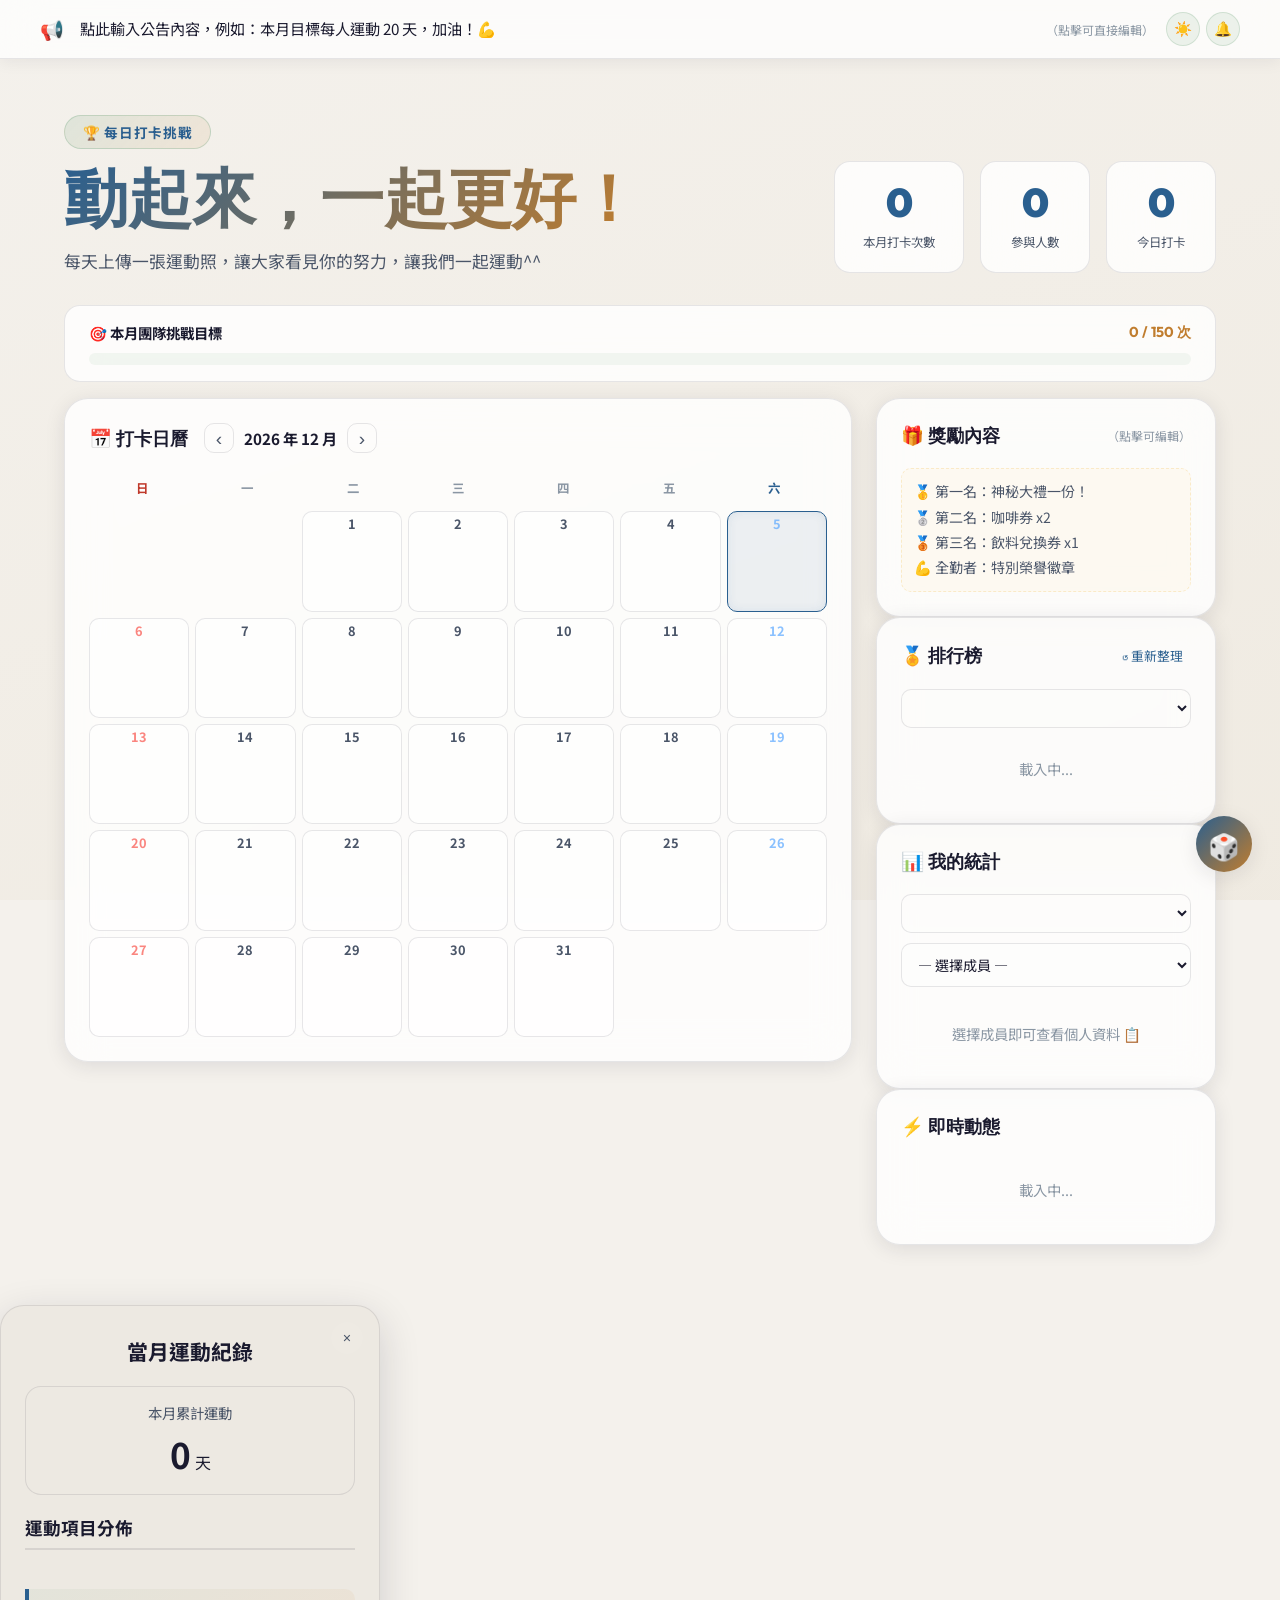
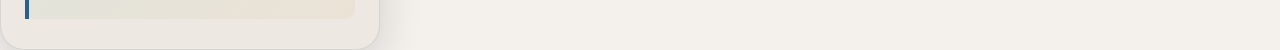
==== commit 76e01768: "fix: inject missing userStatsModal HTML to prevent null exception" ====
--- a/index.html
+++ b/index.html
@@ -275,8 +275,37 @@
           💬 分享到 Line
         </button>
       </div>
-    </div>
-  </div>
+      </div>
+    </div>
+  </div>
+
+  <!-- ★★★ 使用者當月統計 Modal 區塊 ★★★ -->
+  <div class="overlay" id="userStatsModal">
+    <div class="modal">
+      <button class="modal-close" id="userStatsClose" aria-label="關閉統計">&times;</button>
+      <h2 id="userStatsTitle">當月運動紀錄</h2>
+      
+      <div id="userStatsContent" style="margin-top: 15px;">
+        <!-- 總天數 -->
+        <div class="stats-summary-box">
+          <p>本月累計運動</p>
+          <div><strong id="userStatsTotalDays" style="font-size: 2.2rem; color: var(--accent);">0</strong> 天</div>
+        </div>
+
+        <!-- 運動分類 -->
+        <h3 style="margin-top: 20px; font-size: 1.1rem; border-bottom: 2px solid var(--border); padding-bottom: 8px;">運動項目分佈</h3>
+        <div class="stats-list" id="userStatsTypesList" style="margin-top: 15px;">
+          <!-- 項目動態產生 -->
+        </div>
+
+        <!-- 總結評語 -->
+        <div class="stats-comment" id="userStatsComment" style="margin-top: 24px;">
+          <!-- 評語動態產生 -->
+        </div>
+      </div>
+    </div>
+  </div>
+  <!-- ★★★ 使用者當月統計 Modal 結束 ★★★ -->
 
   <!-- ===== CONFIG NOTICE ===== -->
   <div class="config-notice" id="configNotice">
--- a/style.css
+++ b/style.css
@@ -1557,6 +1557,67 @@
 }
 .activity-delete-icon:hover { opacity: 0.8; transform: scale(1.2); }
 
+/* ---------- User Stats Modal ---------- */
+#userStatsModal .modal {
+  max-width: 380px;
+  padding: 30px 24px;
+}
+#userStatsTitle {
+  font-size: 1.3rem;
+  color: var(--text-primary);
+  margin-bottom: 20px;
+  text-align: center;
+  font-weight: 700;
+}
+.stats-summary-box {
+  background: var(--bg-secondary);
+  border: 1px solid var(--border);
+  border-radius: var(--radius-md);
+  padding: 15px;
+  text-align: center;
+  margin-bottom: 15px;
+}
+.stats-summary-box p {
+  font-size: 0.9rem;
+  color: var(--text-secondary);
+  margin-bottom: 5px;
+}
+.stats-list {
+  display: flex;
+  flex-direction: column;
+  gap: 10px;
+}
+.stats-item {
+  display: flex;
+  justify-content: space-between;
+  align-items: center;
+  background: rgba(255, 255, 255, 0.05);
+  padding: 10px 15px;
+  border-radius: var(--radius-sm);
+  border: 1px solid var(--border);
+}
+body.light-mode .stats-item {
+  background: rgba(0, 0, 0, 0.02);
+}
+.stats-item span {
+  font-size: 0.95rem;
+  color: var(--text-primary);
+}
+.stats-item strong {
+  color: var(--accent-primary);
+  font-size: 1.1rem;
+}
+.stats-comment {
+  background: linear-gradient(135deg, rgba(141,181,150,0.1), rgba(220,167,106,0.1));
+  border-left: 4px solid var(--accent-primary);
+  padding: 15px;
+  border-radius: 0 var(--radius-sm) var(--radius-sm) 0;
+  font-size: 0.95rem;
+  line-height: 1.5;
+  color: var(--text-secondary);
+  font-style: italic;
+}
+
 /* ---------- Light Mode ---------- */
 body.light-mode {
   --bg-primary: #f5f7f4;
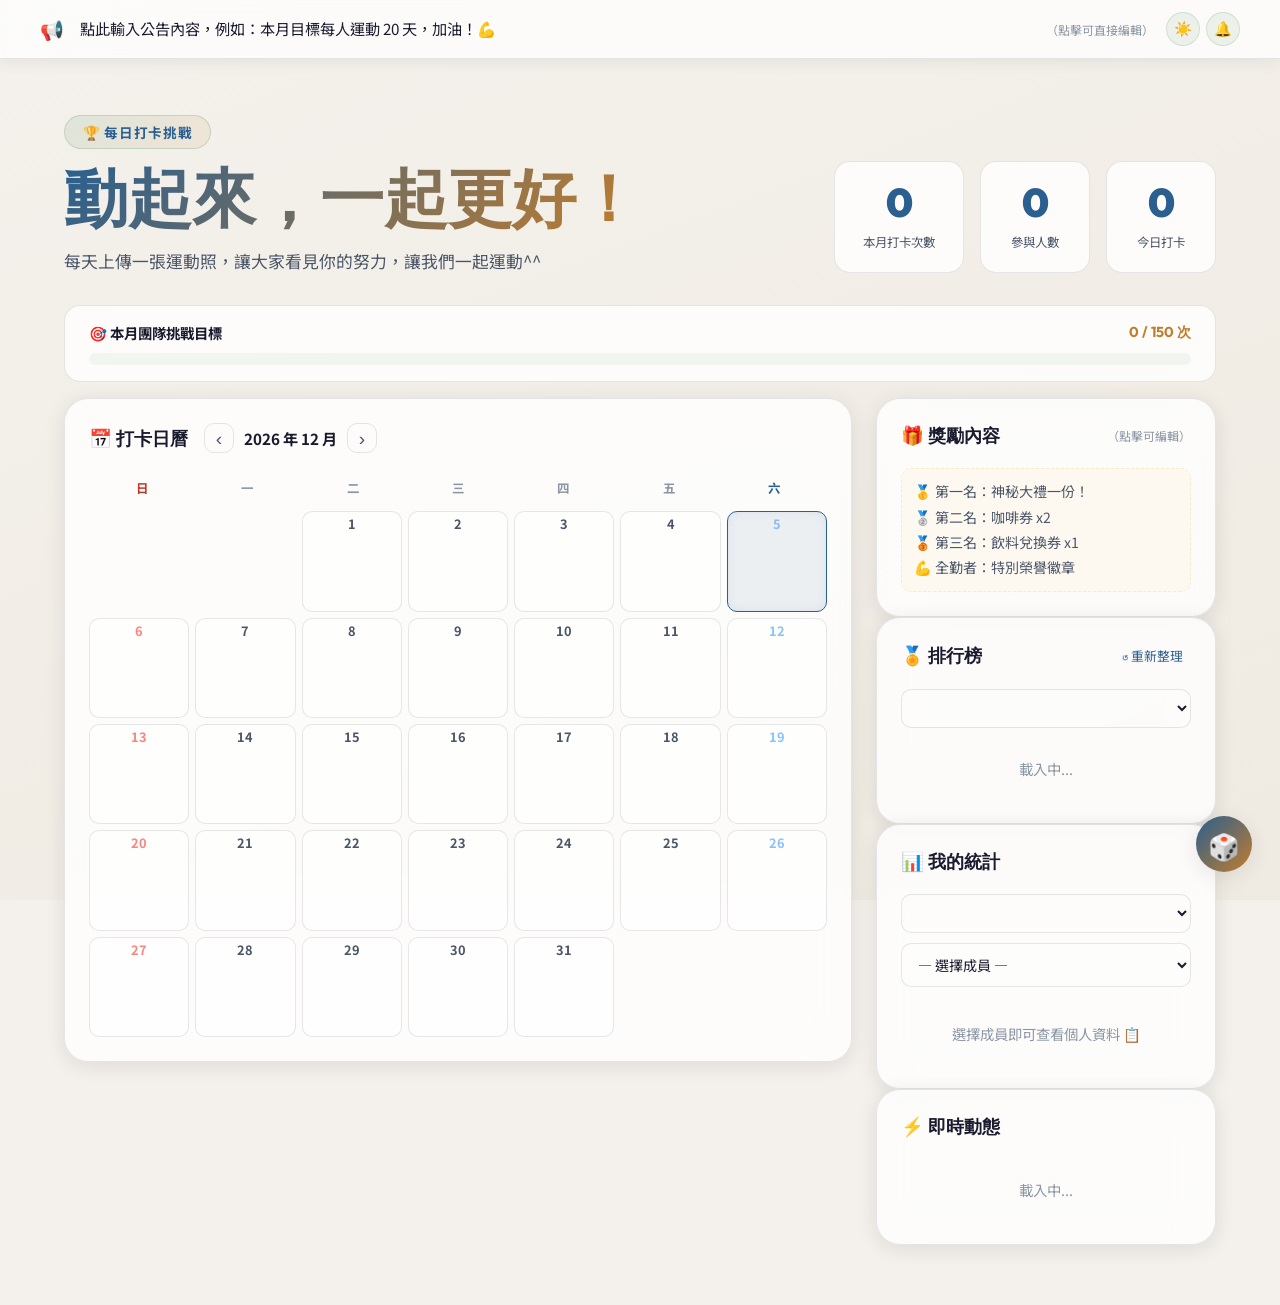
==== commit 766e45f4: "fix: anchor stats popover to target element and add cache busters to index.html" ====
--- a/index.html
+++ b/index.html
@@ -13,7 +13,7 @@
   <link
     href="https://fonts.googleapis.com/css2?family=Noto+Sans+TC:wght@400;500;700;900&family=Outfit:wght@400;600;700;900&family=Klee+One:wght@400;600&display=swap"
     rel="stylesheet" />
-  <link rel="stylesheet" href="style.css" />
+  <link rel="stylesheet" href="style.css?v=17" />
 </head>
 
 <body>
@@ -316,7 +316,7 @@
     </div>
   </div>
 
-  <script src="script.js"></script>
+  <script src="script.js?v=17"></script>
 </body>
 
 </html>
--- a/style.css
+++ b/style.css
@@ -1557,11 +1557,30 @@
 }
 .activity-delete-icon:hover { opacity: 0.8; transform: scale(1.2); }
 
-/* ---------- User Stats Modal ---------- */
+/* ---------- User Stats Modal (Popover) ---------- */
+#userStatsModal {
+  background: transparent;
+  backdrop-filter: none;
+  display: none; /* override grid */
+}
+#userStatsModal.open {
+  display: block; /* override grid */
+}
 #userStatsModal .modal {
-  max-width: 380px;
-  padding: 30px 24px;
-}
+  position: absolute;
+  max-width: 320px;
+  width: 90vw;
+  padding: 24px 20px;
+  margin: 0;
+  transform: none; /* remove default modal centering */
+  animation: fadeInPop 0.2s cubic-bezier(0.34, 1.56, 0.64, 1);
+  box-shadow: 0 10px 40px rgba(0,0,0,0.2);
+}
+@keyframes fadeInPop {
+  0% { opacity: 0; transform: scale(0.95); }
+  100% { opacity: 1; transform: scale(1); }
+}
+
 #userStatsTitle {
   font-size: 1.3rem;
   color: var(--text-primary);
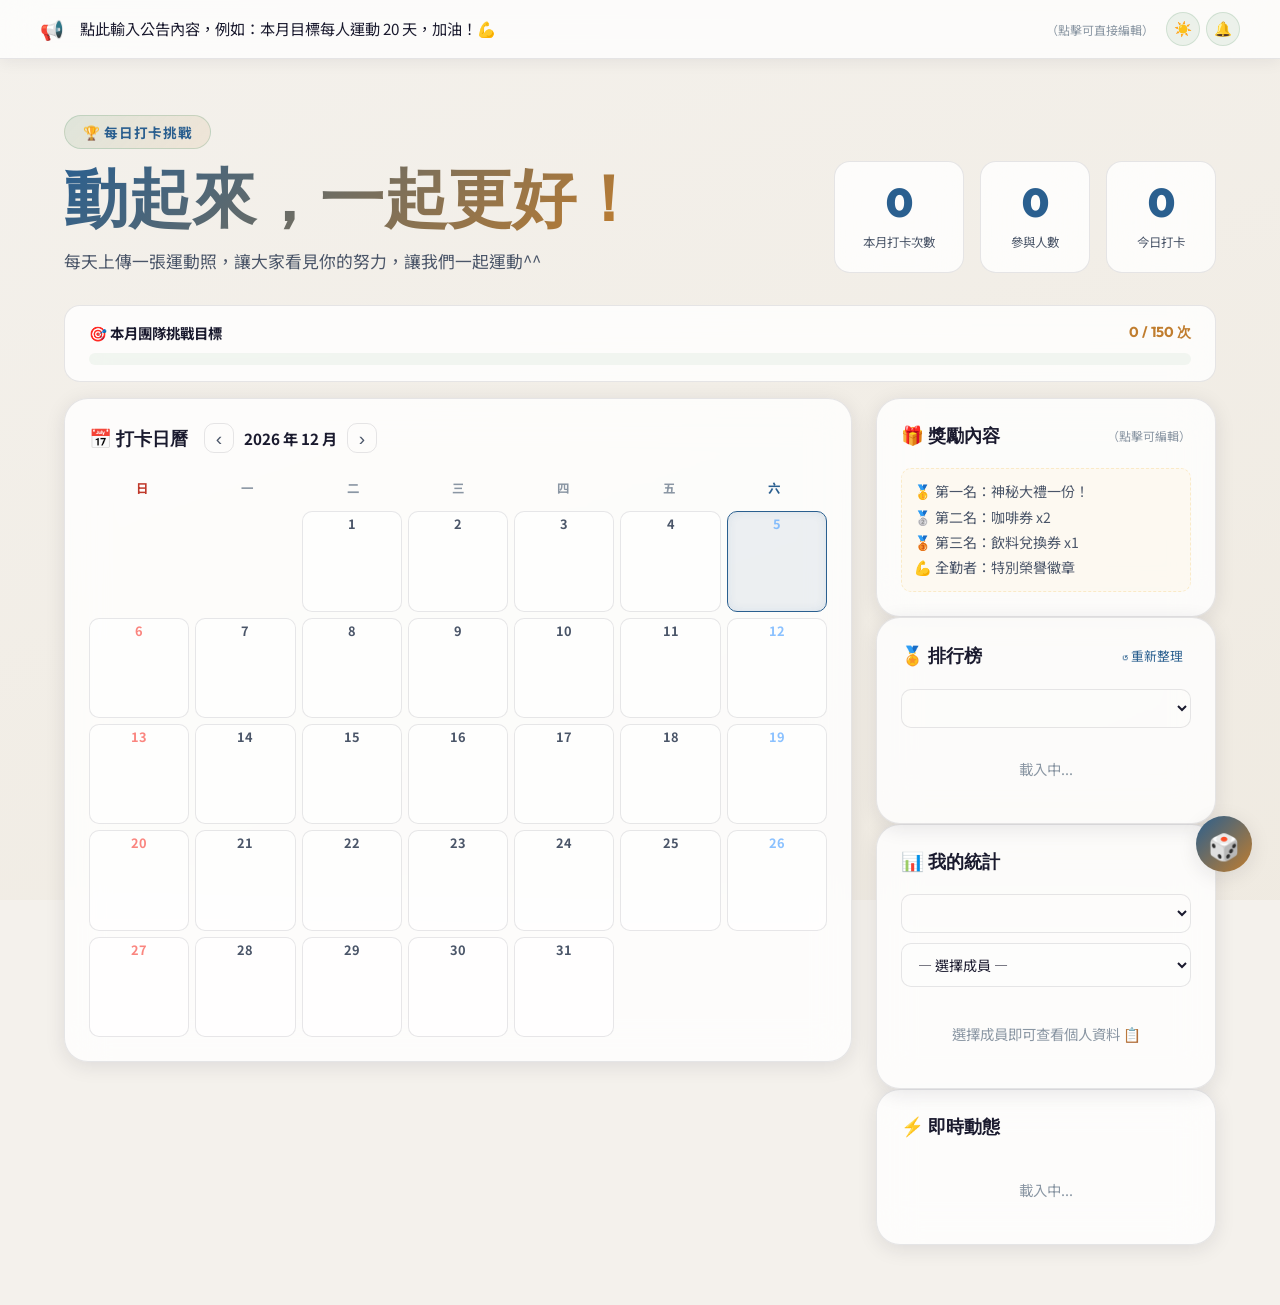
==== commit 520a6682: "style: fix z-index stacking context so leaderboard popover is not occluded by subsequent cards" ====
--- a/index.html
+++ b/index.html
@@ -13,7 +13,7 @@
   <link
     href="https://fonts.googleapis.com/css2?family=Noto+Sans+TC:wght@400;500;700;900&family=Outfit:wght@400;600;700;900&family=Klee+One:wght@400;600&display=swap"
     rel="stylesheet" />
-  <link rel="stylesheet" href="style.css?v=17" />
+  <link rel="stylesheet" href="style.css?v=21" />
 </head>
 
 <body>
@@ -279,29 +279,27 @@
     </div>
   </div>
 
-  <!-- ★★★ 使用者當月統計 Modal 區塊 ★★★ -->
-  <div class="overlay" id="userStatsModal">
-    <div class="modal">
-      <button class="modal-close" id="userStatsClose" aria-label="關閉統計">&times;</button>
-      <h2 id="userStatsTitle">當月運動紀錄</h2>
-      
-      <div id="userStatsContent" style="margin-top: 15px;">
-        <!-- 總天數 -->
-        <div class="stats-summary-box">
-          <p>本月累計運動</p>
-          <div><strong id="userStatsTotalDays" style="font-size: 2.2rem; color: var(--accent);">0</strong> 天</div>
-        </div>
-
-        <!-- 運動分類 -->
-        <h3 style="margin-top: 20px; font-size: 1.1rem; border-bottom: 2px solid var(--border); padding-bottom: 8px;">運動項目分佈</h3>
-        <div class="stats-list" id="userStatsTypesList" style="margin-top: 15px;">
-          <!-- 項目動態產生 -->
-        </div>
-
-        <!-- 總結評語 -->
-        <div class="stats-comment" id="userStatsComment" style="margin-top: 24px;">
-          <!-- 評語動態產生 -->
-        </div>
+  <!-- ★★★ 使用者當月統計 Modal 區塊 (Popover) ★★★ -->
+  <div class="user-stats-popover" id="userStatsModal">
+    <button class="modal-close" id="userStatsClose" aria-label="關閉統計">&times;</button>
+    <h2 id="userStatsTitle">當月運動紀錄</h2>
+    
+    <div id="userStatsContent" style="margin-top: 15px;">
+      <!-- 總天數 -->
+      <div class="stats-summary-box">
+        <p>本月累計運動</p>
+        <div><strong id="userStatsTotalDays" style="font-size: 2.2rem; color: var(--accent);">0</strong> 天</div>
+      </div>
+
+      <!-- 運動分類 -->
+      <h3 style="margin-top: 20px; font-size: 1.1rem; border-bottom: 2px solid var(--border); padding-bottom: 8px;">運動項目分佈</h3>
+      <div class="stats-list" id="userStatsTypesList" style="margin-top: 15px;">
+        <!-- 項目動態產生 -->
+      </div>
+
+      <!-- 總結評語 -->
+      <div class="stats-comment" id="userStatsComment" style="margin-top: 24px;">
+        <!-- 評語動態產生 -->
       </div>
     </div>
   </div>
@@ -316,7 +314,7 @@
     </div>
   </div>
 
-  <script src="script.js?v=17"></script>
+  <script src="script.js?v=21"></script>
 </body>
 
 </html>
--- a/style.css
+++ b/style.css
@@ -585,6 +585,11 @@
 
 
 /* ---------- Leaderboard ---------- */
+.leaderboard-section {
+  position: relative;
+  z-index: 10;
+}
+
 .leaderboard-list { list-style: none; }
 
 .leaderboard-item {
@@ -1230,6 +1235,11 @@
 }
 
 /* ---------- Personal Stats ---------- */
+.personal-stats-section {
+  position: relative;
+  z-index: 5;
+}
+
 .month-selector-row {
   margin-bottom: 10px;
 }
@@ -1558,27 +1568,45 @@
 .activity-delete-icon:hover { opacity: 0.8; transform: scale(1.2); }
 
 /* ---------- User Stats Modal (Popover) ---------- */
-#userStatsModal {
-  background: transparent;
-  backdrop-filter: none;
-  display: none; /* override grid */
-}
-#userStatsModal.open {
-  display: block; /* override grid */
-}
-#userStatsModal .modal {
+.user-stats-popover {
   position: absolute;
-  max-width: 320px;
-  width: 90vw;
-  padding: 24px 20px;
-  margin: 0;
-  transform: none; /* remove default modal centering */
-  animation: fadeInPop 0.2s cubic-bezier(0.34, 1.56, 0.64, 1);
+  top: 50%;
+  right: calc(100% + 15px); /* Positioned to the left of the leaderboard item */
+  transform: translateY(-50%);
+  z-index: 1000;
+  max-width: 300px;
+  width: max-content;
+  background: var(--bg-card);
+  border: 1px solid var(--border);
+  border-radius: var(--radius-lg);
+  padding: 20px;
   box-shadow: 0 10px 40px rgba(0,0,0,0.2);
-}
-@keyframes fadeInPop {
-  0% { opacity: 0; transform: scale(0.95); }
-  100% { opacity: 1; transform: scale(1); }
+  animation: slideInPop 0.2s cubic-bezier(0.34, 1.56, 0.64, 1);
+  display: none; /* hidden by default */
+  backdrop-filter: blur(16px);
+  -webkit-backdrop-filter: blur(16px);
+  cursor: default;
+}
+.user-stats-popover.open {
+  display: block;
+}
+@keyframes slideInPop {
+  0% { opacity: 0; transform: translateY(-50%) translateX(10px); }
+  100% { opacity: 1; transform: translateY(-50%) translateX(0); }
+}
+
+/* For mobile devices where left space is insufficient, snap to bottom */
+@media (max-width: 600px) {
+  .user-stats-popover {
+    top: calc(100% + 10px);
+    right: 0;
+    transform: none;
+    width: 280px;
+  }
+  @keyframes slideInPop {
+    0% { opacity: 0; transform: translateY(-10px); }
+    100% { opacity: 1; transform: translateY(0); }
+  }
 }
 
 #userStatsTitle {
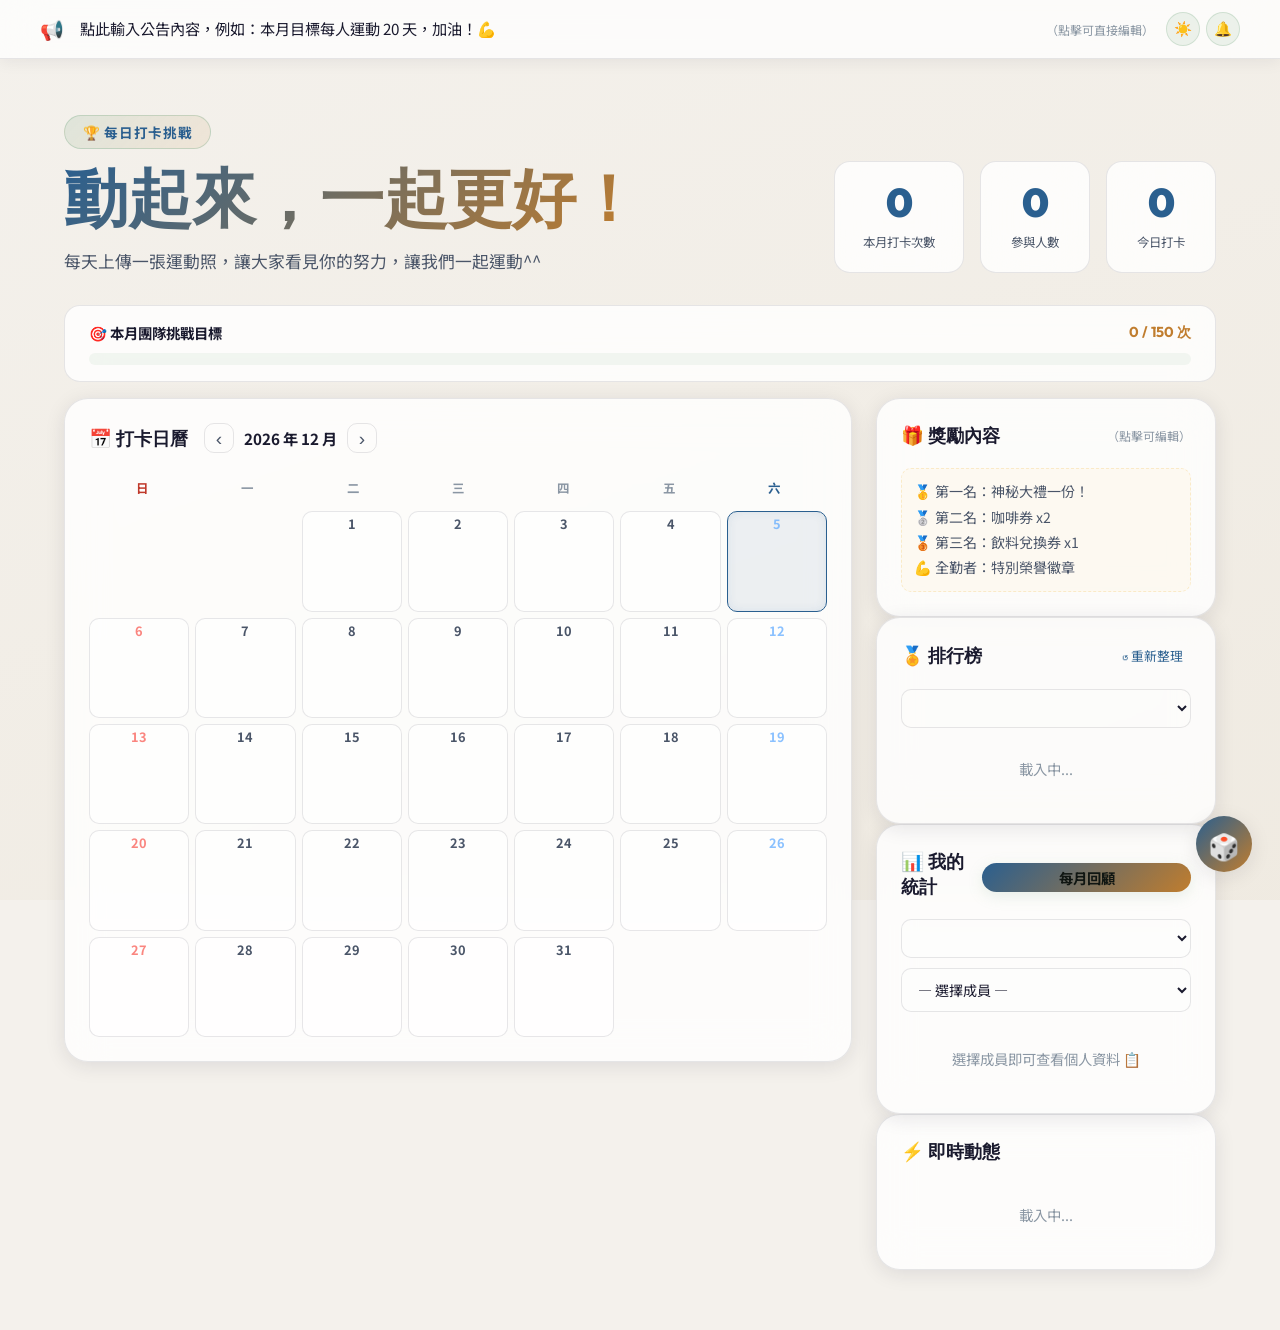
==== commit 3ab331a8: "feat: Add monthly summary feature with AI advice" ====
--- a/index.html
+++ b/index.html
@@ -128,6 +128,7 @@
       <section class="personal-stats-section card" id="personalStatsSection">
         <div class="section-header">
           <h2 class="section-title">📊 我的統計</h2>
+          <a href="summary.html" class="btn-primary" style="text-decoration:none; padding: 4px 10px; font-size: 0.9rem;" title="產生每月成果回顧">每月回顧</a>
         </div>
         <div class="month-selector-row">
           <select id="statsMonthSelect" class="month-select"></select>
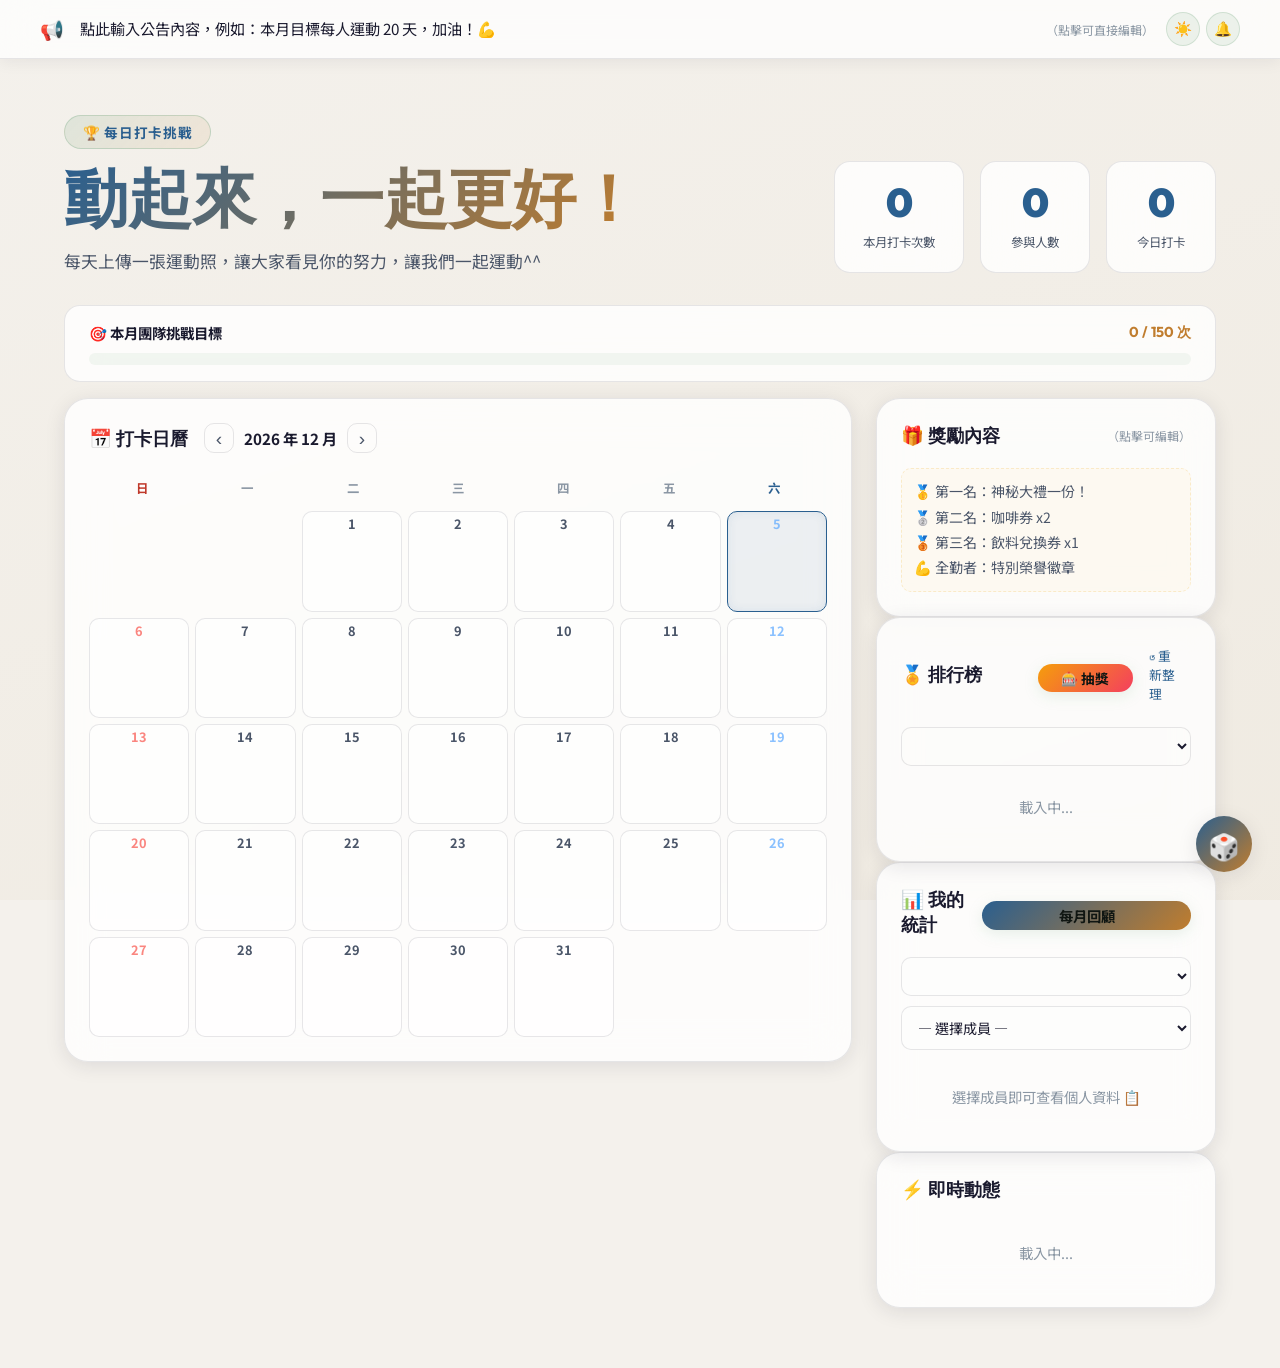
==== commit 58fce5f9: "feat: add lottery link button to leaderboard section" ====
--- a/index.html
+++ b/index.html
@@ -114,7 +114,10 @@
       <section class="leaderboard-section card">
         <div class="section-header">
           <h2 class="section-title">🏅 排行榜</h2>
-          <span class="refresh-hint" id="refreshBtn">↺ 重新整理</span>
+          <div style="display:flex; align-items:center; gap:8px;">
+            <a href="lottery.html" class="btn-primary" style="text-decoration:none; padding:4px 10px; font-size:0.85rem; background:linear-gradient(135deg,#f59e0b,#f43f5e); white-space:nowrap;" title="每月抽獎">🎰 抽獎</a>
+            <span class="refresh-hint" id="refreshBtn">↺ 重新整理</span>
+          </div>
         </div>
         <div class="month-selector-row">
           <select id="leaderboardMonthSelect" class="month-select"></select>
